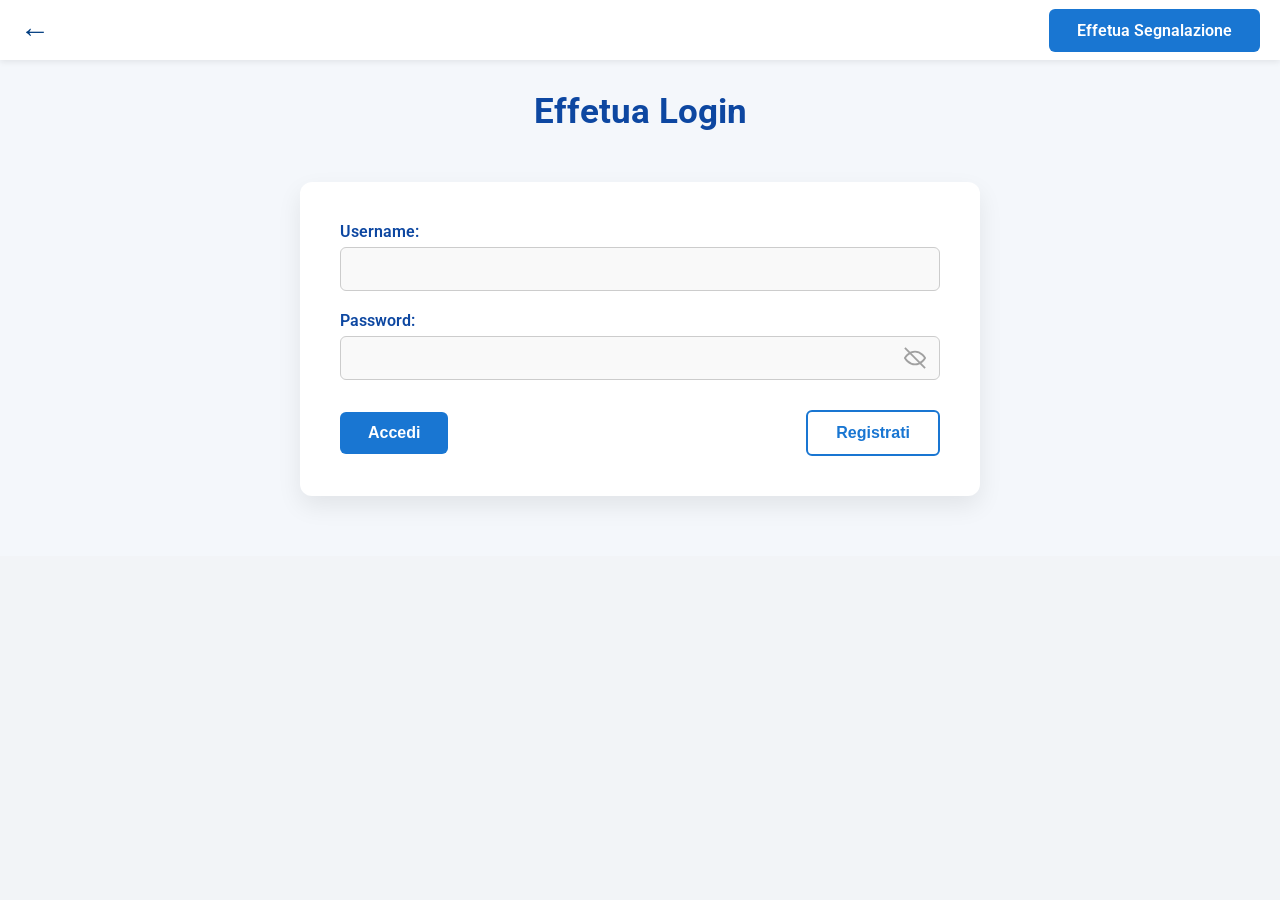
==== login.html @ 6c88b2b8 "commit" ====
<!DOCTYPE html>
<html lang="it">
<head>
  <meta charset="utf-8" />
  <meta name="viewport" content="width=device-width, initial-scale=1.0" />
  <title>Login</title>
  <link rel="stylesheet" href="stile.css" />
  <link href="https://fonts.googleapis.com/css2?family=Roboto:wght@400;700&display=swap" rel="stylesheet">
</head>
<body>
<div class="top-bar">
    <a href="index.html" class="back-btn">←</a>
    <a href="segnalazione.php" class="button">Effetua Segnalazione</a>
</div>

  <header class="main-header">
    <div class="overlay">
      <h1>Effetua Login</h1>
    </div>
  </header>

  <main class="content-wrapper">
    <form id="registration-form">
      <div class="form-group">
        <label for="username">Username:</label>
        <input type="text" id="username" name="username" required />
      </div>
      <div class="form-group">
        <label for="password">Password:</label>
        <div class="password-wrapper">
         <input type="password" id="password" required>
         <button type="button" class="toggle-password" onclick="vediPassword()" aria-label="Mostra password"></button>
        </div>
      </div>
      <div class="button-container-row">
        <button type="submit" class="button donate-button" onclick="Ricerca()">Accedi</button>
        <button type="button" class="button registrati-button" onclick="window.location.href='registrazione.html'">Registrati</button>
      </div>
    </form>
  </main>

  <style>
    .button-container-row {
      display: flex;
      justify-content: space-between;
      align-items: center;
      margin-top: 30px;
      gap: 12px;
    }
    .registrati-button {
      background-color: transparent;
      color: #1976d2;
      border: 2px solid #1976d2;
    }
    .registrati-button:hover {
      background-color: #e3ecf5;
      transform: translateY(-2px);
    }
  </style>
  
  <script src="script.js"></script>
  <script>
    document.getElementById('registration-form').addEventListener('submit', async function(e) {
      e.preventDefault();

      const username = document.getElementById('username').value.trim();
      const password = document.getElementById('password').value;

      // Rimuove eventuale messaggio precedente
      let msg = document.getElementById('login-msg');
      if (!msg) {
        msg = document.createElement('p');
        msg.id = 'login-msg';
        msg.style.cssText = 'text-align:center;font-weight:600;margin-top:12px;padding:10px;border-radius:6px;border:1px solid;';
        this.insertBefore(msg, this.querySelector('.button-container-row'));
      }
      msg.style.display = 'none';

      if (!username || !password) {
        mostraLoginMsg(msg, '#c0392b', '#fdecea', '#e74c3c', 'Inserisci username e password.');
        return;
      }

      try {
        const formData = new FormData();
        formData.append('username', username);
        formData.append('password', password);

        const res  = await fetch('login.php', { method: 'POST', body: formData });
        const data = await res.json();

        if (data.success) {
          window.location.href = data.redirect;
        } else {
          mostraLoginMsg(msg, '#c0392b', '#fdecea', '#e74c3c', data.message);
        }
      } catch (err) {
        mostraLoginMsg(msg, '#c0392b', '#fdecea', '#e74c3c', 'Errore di connessione. Riprova.');
      }
    });

    function mostraLoginMsg(el, color, bg, border, testo) {
      el.textContent        = testo;
      el.style.color        = color;
      el.style.background   = bg;
      el.style.borderColor  = border;
      el.style.display      = 'block';
    }
  </script>
</body>
</html>
---- stile.css ----
body {
  margin: 0;
  font-family: 'Roboto', sans-serif;
  background: #f2f4f7;
  color: #333;
}

h1, h2, h3, h4 {
  color: #003d80;
  text-align: center;
  margin: 0;
}

p {
  line-height: 1.7;
  margin: 0;
}

/* BARRA SUPERIORE */

.home-top-bar,
.top-bar {
  position: fixed;
  top: 0;
  left: 0;
  right: 0;
  height: 60px;
  display: flex;
  justify-content: space-between;
  align-items: center;
  padding: 0 20px;
  background: #ffffff;
  box-shadow: 0 2px 6px rgba(0,0,0,0.08);
  z-index: 1100;
}

.back-btn {
  font-size: 30px;
  text-decoration: none;
  color: #003d80;
  font-weight: bold;
}

.menu-btn {
  font-size: 26px;
  cursor: pointer;
  color: #003d80;
  user-select: none;
  padding: 6px 10px;
  border-radius: 6px;
}

.menu-btn:hover {
  background: #e3ecf5;
}

/* ICONA LOGIN */

.login-btn {
  width: 36px;
  height: 36px;
  border: none;
  background: transparent;
  cursor: pointer;
  background-image: url("data:image/svg+xml;utf8,\
  <svg xmlns='http://www.w3.org/2000/svg' viewBox='0 0 24 24' fill='none' stroke='%23003d80' stroke-width='2' stroke-linecap='round' stroke-linejoin='round'>\
  <circle cx='12' cy='8' r='4'/>\
  <path d='M4 20c0-4 16-4 16 0'/>\
  </svg>");
  background-repeat: no-repeat;
  background-position: center;
  background-size: 24px;
}

/* MENU LATERALE */

.side-menu {
  position: fixed;
  top: 0;
  left: -260px;
  width: 260px;
  height: 100%;
  background: #ffffff;
  box-shadow: 4px 0 15px rgba(0,0,0,0.15);
  padding: 80px 20px 20px;
  transition: left 0.3s ease;
  z-index: 1000;
}

.side-menu.active {
  left: 0;
}

.side-menu a {
  display: block;
  margin: 15px 0;
  color: #003d80;
  text-decoration: none;
  font-weight: 600;
}

.side-menu a:hover {
  text-decoration: underline;
}

/* HOME */

.home-content {
  padding: 120px 20px 80px;
  text-align: center;
}

.logo {
  width: 120px;
  height: 120px;
  margin: 0 auto 20px;
  border-radius: 50%;
  background: linear-gradient(135deg, #1976d2, #003d80);
  display: flex;
  align-items: center;
  justify-content: center;
  color: #ffffff;
  font-size: 40px;
  font-weight: bold;
}

.home-description {
  max-width: 700px;
  margin: 0 auto 60px;
  font-size: 1.05rem;
}

/* FEATURES */

.features {
  max-width: 700px;
  margin: 0 auto;
  display: flex;
  flex-direction: column;
  gap: 30px;
}

.feature-card {
  background: #ffffff;
  padding: 30px;
  border-radius: 12px;
  box-shadow: 0 6px 18px rgba(0,0,0,0.06);
  text-align: center;
}

.feature-card h3 {
  margin-bottom: 12px;
  color: #0d47a1;
}

/* HEADER PAGINE */

.main-header {
  background-color: #f4f7fb;
  padding: 90px 20px 50px;
  text-align: center;
}

.main-header h1,
.main-header h2 {
  font-size: 2.2rem;
  font-weight: 700;
  color: #0d47a1;
}

/* CONTENUTO PAGINA */

.content-wrapper {
  background-color: #f4f7fb;
  padding-bottom: 60px;
}

/* FORM */

.card-form,
#registration-form {
  background-color: #ffffff;
  max-width: 600px;
  margin: 0 auto;
  padding: 40px;
  border-radius: 12px;
  box-shadow: 0 10px 25px rgba(0, 0, 0, 0.08);
}

.form-group {
  margin-bottom: 20px;
}

.form-group label {
  display: block;
  margin-bottom: 6px;
  font-weight: 600;
  color: #0d47a1;
}

input[type="text"],
input[type="password"],
textarea,
select {
  width: 100%;
  padding: 12px 14px;
  box-sizing: border-box;
  border: 1px solid #ccc;
  border-radius: 6px;
  font-size: 1rem;
  background-color: #f9f9f9;
}

input:focus,
textarea:focus,
select:focus {
  border-color: #0056b3;
  box-shadow: 0 0 0 3px rgba(0, 86, 179, 0.2);
  outline: none;
  background-color: #ffffff;
}

/* PASSWORD */

.password-wrapper {
  position: relative;
}

.password-wrapper input {
  padding-right: 48px;
}

.toggle-password {
  position: absolute;
  top: 50%;
  right: 10px;
  transform: translateY(-50%);
  width: 32px;
  height: 32px;
  border: none;
  background: transparent;
  cursor: pointer;
}

.toggle-password::before {
  content: "";
  display: block;
  width: 22px;
  height: 22px;
  margin: auto;
  background-repeat: no-repeat;
  background-position: center;
  background-size: contain;
  opacity: 0.6;
  background-image: url("data:image/svg+xml;utf8,\
  <svg xmlns='http://www.w3.org/2000/svg' viewBox='0 0 24 24' fill='none' stroke='%23666' stroke-width='2'>\
  <path d='M1 12s4-7 11-7 11 7 11 7-4 7-11 7-11-7-11-7z'/>\
  <line x1='1' y1='1' x2='23' y2='23'/>\
  </svg>");
}

.toggle-password.visible::before {
  background-image: url("data:image/svg+xml;utf8,\
  <svg xmlns='http://www.w3.org/2000/svg' viewBox='0 0 24 24' fill='none' stroke='%23666' stroke-width='2'>\
  <path d='M1 12s4-7 11-7 11 7 11 7-4 7-11 7-11-7-11-7z'/>\
  <circle cx='12' cy='12' r='3'/>\
  </svg>");
}

/* BOTTONI */

.button-container {
  text-align: center;
  margin-top: 30px;
}

.button,
.donate-button {
  background-color: #1976d2;
  color: #ffffff;
  border: none;
  padding: 12px 28px;
  font-size: 1rem;
  font-weight: 600;
  border-radius: 6px;
  cursor: pointer;
  text-decoration: none;
  transition: background-color 0.3s ease, transform 0.2s ease;
}

.button:hover,
.donate-button:hover {
  background-color: #0d47a1;
  transform: translateY(-2px);
}

/* SEGNALAZIONE */

textarea {
  min-height: 140px;
  resize: vertical;
}

.success-message {
  text-align: center;
  margin-top: 20px;
  font-weight: bold;
  color: #1976d2;
}
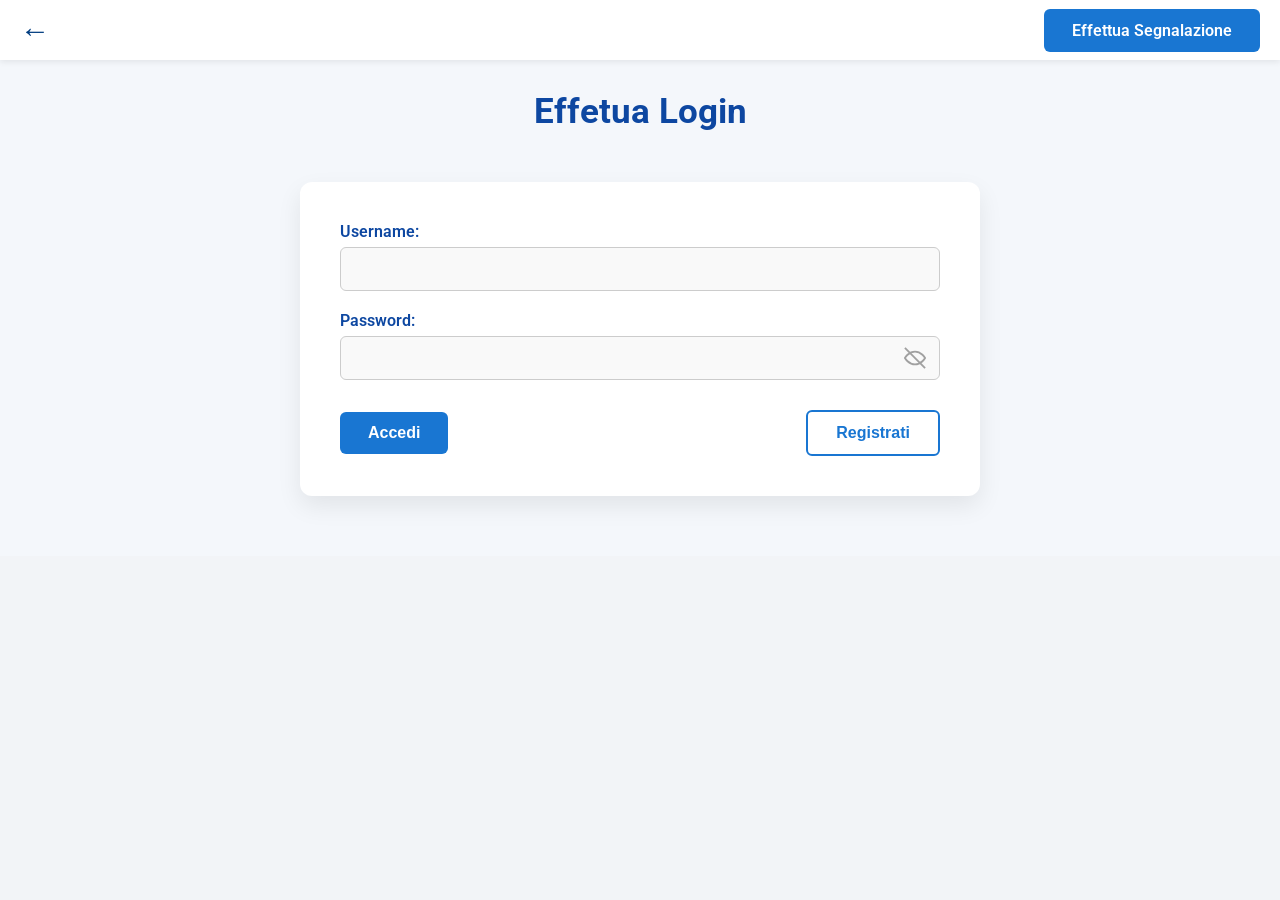
==== commit 514869f0: "secondo commit" ====
--- a/login.html
+++ b/login.html
@@ -10,7 +10,7 @@
 <body>
 <div class="top-bar">
     <a href="index.html" class="back-btn">←</a>
-    <a href="segnalazione.php" class="button">Effetua Segnalazione</a>
+    <a href="segnalazione.php" class="button">Effettua Segnalazione</a>
 </div>
 
   <header class="main-header">
